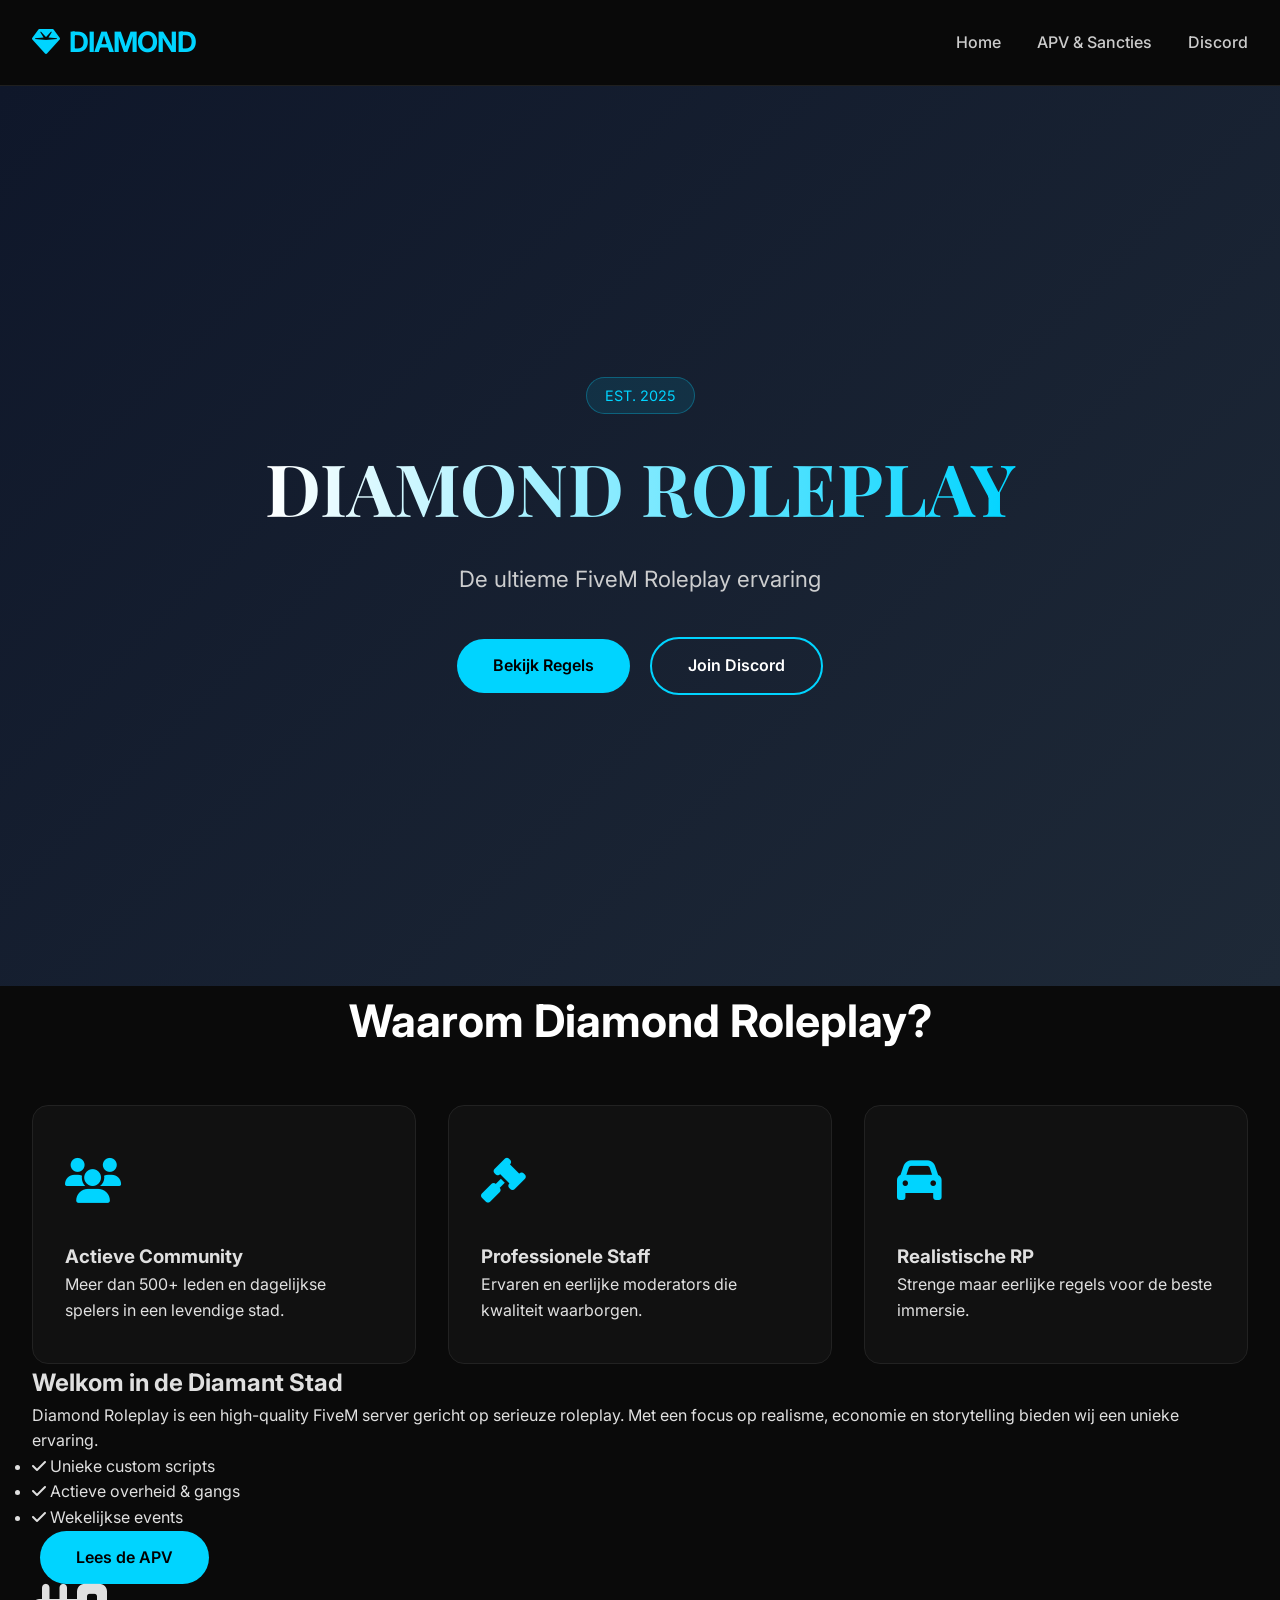
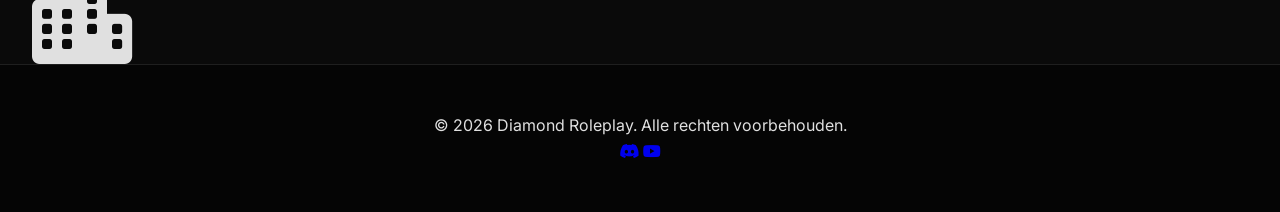
==== index.html @ 526ea84e "Add files via upload" ====
<!DOCTYPE html>
<html lang="nl">
<head>
    <meta charset="UTF-8">
    <meta name="viewport" content="width=device-width, initial-scale=1.0">
    <title>Diamond Roleplay | Professionele FiveM RP</title>
    <link rel="stylesheet" href="style.css">
    <link rel="stylesheet" href="https://cdnjs.cloudflare.com/ajax/libs/font-awesome/6.5.1/css/all.min.css">
    <link href="https://fonts.googleapis.com/css2?family=Inter:wght@400;500;600;700&family=Playfair+Display:wght@700&display=swap" rel="stylesheet">
</head>
<body>
    <nav>
        <div class="nav-container">
            <div class="logo">
                <i class="fas fa-gem"></i> DIAMOND
            </div>
            <div class="links">
                <a href="index.html">Home</a>
                <a href="apv.html">APV & Sancties</a>
                <a href="discord.html">Discord</a>
            </div>
        </div>
    </nav>

    <header class="hero">
        <div class="hero-content">
            <div class="badge">EST. 2025</div>
            <h1>DIAMOND ROLEPLAY</h1>
            <p class="subtitle">De ultieme FiveM Roleplay ervaring</p>
            <div class="hero-buttons">
                <a href="apv.html" class="btn primary">Bekijk Regels</a>
                <a href="discord.html" class="btn secondary">Join Discord</a>
            </div>
        </div>
        <div class="hero-bg-overlay"></div>
    </header>

    <section class="features">
        <div class="container">
            <h2 class="section-title">Waarom Diamond Roleplay?</h2>
            <div class="features-grid">
                <div class="feature-card">
                    <div class="icon"><i class="fas fa-users"></i></div>
                    <h3>Actieve Community</h3>
                    <p>Meer dan 500+ leden en dagelijkse spelers in een levendige stad.</p>
                </div>
                <div class="feature-card">
                    <div class="icon"><i class="fas fa-gavel"></i></div>
                    <h3>Professionele Staff</h3>
                    <p>Ervaren en eerlijke moderators die kwaliteit waarborgen.</p>
                </div>
                <div class="feature-card">
                    <div class="icon"><i class="fas fa-car"></i></div>
                    <h3>Realistische RP</h3>
                    <p>Strenge maar eerlijke regels voor de beste immersie.</p>
                </div>
            </div>
        </div>
    </section>

    <section class="about">
        <div class="container">
            <div class="about-grid">
                <div class="about-text">
                    <h2>Welkom in de Diamant Stad</h2>
                    <p>Diamond Roleplay is een high-quality FiveM server gericht op serieuze roleplay. Met een focus op realisme, economie en storytelling bieden wij een unieke ervaring.</p>
                    <ul>
                        <li><i class="fas fa-check"></i> Unieke custom scripts</li>
                        <li><i class="fas fa-check"></i> Actieve overheid & gangs</li>
                        <li><i class="fas fa-check"></i> Wekelijkse events</li>
                    </ul>
                    <a href="apv.html" class="btn primary">Lees de APV</a>
                </div>
                <div class="about-image">
                    <!-- Placeholder for image -->
                    <div class="image-placeholder">
                        <i class="fas fa-city fa-5x"></i>
                    </div>
                </div>
            </div>
        </div>
    </section>

    <footer>
        <div class="container">
            <p>&copy; 2026 Diamond Roleplay. Alle rechten voorbehouden.</p>
            <div class="socials">
                <a href="#"><i class="fab fa-discord"></i></a>
                <a href="#"><i class="fab fa-youtube"></i></a>
            </div>
        </div>
    </footer>

    <script src="script.js"></script>
</body>
</html>
---- style.css ----
* {
    margin: 0;
    padding: 0;
    box-sizing: border-box;
}

body {
    background: #0a0a0a;
    color: #e0e0e0;
    font-family: 'Inter', system-ui, sans-serif;
    line-height: 1.6;
    overflow-x: hidden;
}

nav {
    background: rgba(10, 10, 10, 0.95);
    backdrop-filter: blur(12px);
    position: sticky;
    top: 0;
    z-index: 100;
    border-bottom: 1px solid #1f1f1f;
}

.nav-container {
    max-width: 1400px;
    margin: 0 auto;
    padding: 1.25rem 2rem;
    display: flex;
    justify-content: space-between;
    align-items: center;
}

.logo {
    font-size: 1.75rem;
    font-weight: 700;
    color: #00d4ff;
    display: flex;
    align-items: center;
    gap: 10px;
    letter-spacing: -1px;
}

.links a {
    color: #ccc;
    text-decoration: none;
    margin-left: 2rem;
    font-weight: 500;
    transition: color 0.3s ease;
}

.links a:hover {
    color: #00d4ff;
}

/* Hero */
.hero {
    height: 100vh;
    background: linear-gradient(135deg, #0f172a 0%, #1e2937 100%);
    position: relative;
    display: flex;
    align-items: center;
    justify-content: center;
    text-align: center;
    overflow: hidden;
}

.hero::before {
    content: '';
    position: absolute;
    top: 0;
    left: 0;
    right: 0;
    bottom: 0;
    background: url('https://picsum.photos/id/1015/1920/1080') center/cover;
    opacity: 0.15;
}

.hero-content {
    position: relative;
    z-index: 2;
    max-width: 900px;
}

.badge {
    display: inline-block;
    background: rgba(0, 212, 255, 0.1);
    color: #00d4ff;
    padding: 6px 18px;
    border-radius: 9999px;
    font-size: 0.9rem;
    margin-bottom: 1rem;
    border: 1px solid rgba(0, 212, 255, 0.3);
}

.hero h1 {
    font-size: 4.5rem;
    font-family: 'Playfair Display', serif;
    margin-bottom: 1rem;
    background: linear-gradient(90deg, #fff, #00d4ff);
    -webkit-background-clip: text;
    -webkit-text-fill-color: transparent;
}

.subtitle {
    font-size: 1.4rem;
    opacity: 0.9;
    margin-bottom: 2.5rem;
}

.btn {
    display: inline-block;
    padding: 14px 36px;
    border-radius: 9999px;
    font-weight: 600;
    text-decoration: none;
    transition: all 0.3s ease;
    margin: 0 8px;
}

.primary {
    background: #00d4ff;
    color: #000;
}

.primary:hover {
    transform: translateY(-3px);
    box-shadow: 0 20px 25px -5px rgb(0 212 255 / 0.3);
}

.secondary {
    background: transparent;
    color: white;
    border: 2px solid #00d4ff;
}

.secondary:hover {
    background: #00d4ff;
    color: black;
}

/* Sections */
.container {
    max-width: 1280px;
    margin: 0 auto;
    padding: 0 2rem;
}

.section-title {
    text-align: center;
    font-size: 2.8rem;
    margin-bottom: 3rem;
    color: #fff;
}

.features-grid {
    display: grid;
    grid-template-columns: repeat(auto-fit, minmax(320px, 1fr));
    gap: 2rem;
}

.feature-card {
    background: #111;
    border: 1px solid #222;
    padding: 2.5rem 2rem;
    border-radius: 16px;
    transition: all 0.4s ease;
}

.feature-card:hover {
    transform: translateY(-10px);
    border-color: #00d4ff;
    box-shadow: 0 25px 50px -12px rgb(0 0 0 / 0.4);
}

.icon {
    font-size: 2.8rem;
    color: #00d4ff;
    margin-bottom: 1.5rem;
}

/* Rules */
.rules-container {
    padding: 4rem 0;
}

.rules-section {
    background: #111827;
    margin-bottom: 2.5rem;
    padding: 2rem;
    border-radius: 16px;
    border-left: 5px solid #00d4ff;
}

.rule-grid {
    display: grid;
    grid-template-columns: repeat(auto-fit, minmax(200px, 1fr));
    gap: 1rem;
}

.rule-item {
    background: #1f2937;
    padding: 1rem;
    border-radius: 12px;
}

/* Footer */
footer {
    background: #050505;
    padding: 3rem 0;
    text-align: center;
    border-top: 1px solid #1f1f1f;
}

/* Responsive */
@media (max-width: 768px) {
    .hero h1 {
        font-size: 3rem;
    }
    .nav-container {
        padding: 1rem;
    }
}
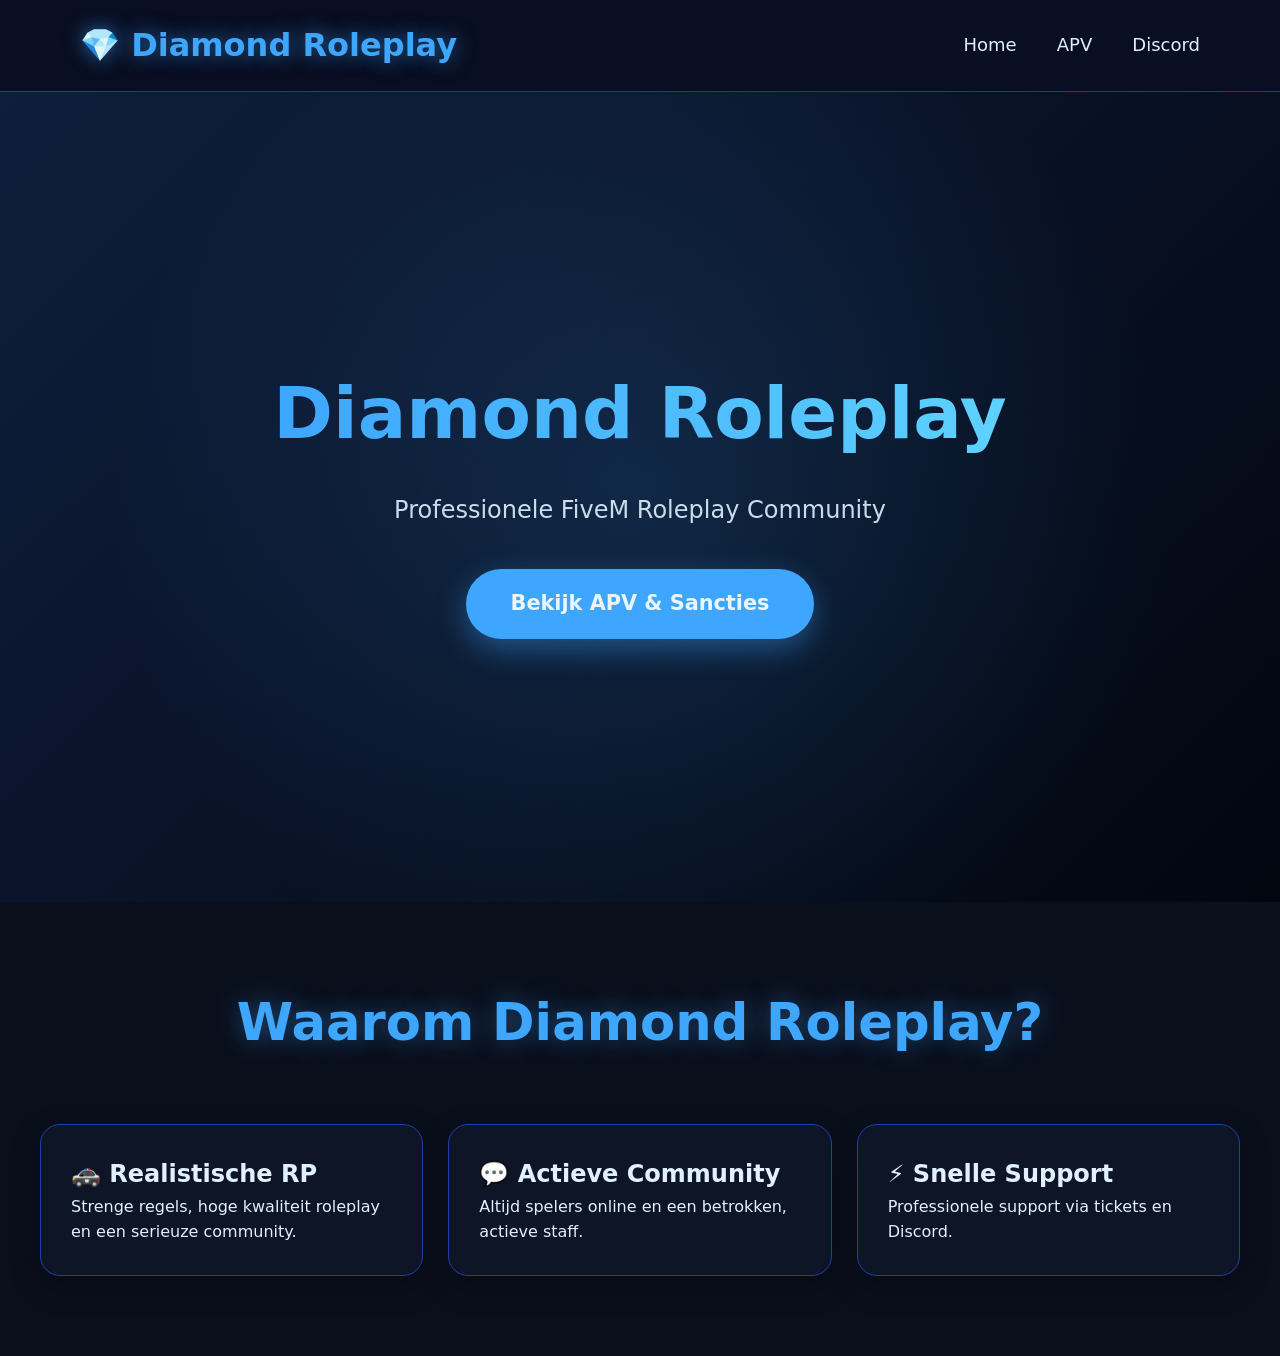
==== commit 7f6f2c2b: "Update index.html" ====
--- a/index.html
+++ b/index.html
@@ -3,94 +3,44 @@
 <head>
     <meta charset="UTF-8">
     <meta name="viewport" content="width=device-width, initial-scale=1.0">
-    <title>Diamond Roleplay | Professionele FiveM RP</title>
+    <title>Diamond Roleplay</title>
     <link rel="stylesheet" href="style.css">
-    <link rel="stylesheet" href="https://cdnjs.cloudflare.com/ajax/libs/font-awesome/6.5.1/css/all.min.css">
-    <link href="https://fonts.googleapis.com/css2?family=Inter:wght@400;500;600;700&family=Playfair+Display:wght@700&display=swap" rel="stylesheet">
+    <link rel="stylesheet" href="https://cdnjs.cloudflare.com/ajax/libs/font-awesome/6.6.0/css/all.min.css">
 </head>
 <body>
     <nav>
-        <div class="nav-container">
-            <div class="logo">
-                <i class="fas fa-gem"></i> DIAMOND
-            </div>
-            <div class="links">
-                <a href="index.html">Home</a>
-                <a href="apv.html">APV & Sancties</a>
-                <a href="discord.html">Discord</a>
-            </div>
+        <div class="logo">💎 Diamond Roleplay</div>
+        <div class="links">
+            <a href="index.html">Home</a>
+            <a href="apv.html">APV</a>
+            <a href="discord.html">Discord</a>
         </div>
     </nav>
 
     <header class="hero">
-        <div class="hero-content">
-            <div class="badge">EST. 2025</div>
-            <h1>DIAMOND ROLEPLAY</h1>
-            <p class="subtitle">De ultieme FiveM Roleplay ervaring</p>
-            <div class="hero-buttons">
-                <a href="apv.html" class="btn primary">Bekijk Regels</a>
-                <a href="discord.html" class="btn secondary">Join Discord</a>
+        <h1>Diamond Roleplay</h1>
+        <p>Professionele FiveM Roleplay Community</p>
+        <a href="apv.html" class="btn">Bekijk APV & Sancties</a>
+    </header>
+
+    <div class="container">
+        <h1 class="title">Waarom Diamond Roleplay?</h1>
+        <div class="cards">
+            <div class="card">
+                <h2>🚓 Realistische RP</h2>
+                <p>Strenge regels, hoge kwaliteit roleplay en een serieuze community.</p>
+            </div>
+            <div class="card">
+                <h2>💬 Actieve Community</h2>
+                <p>Altijd spelers online en een betrokken, actieve staff.</p>
+            </div>
+            <div class="card">
+                <h2>⚡ Snelle Support</h2>
+                <p>Professionele support via tickets en Discord.</p>
             </div>
         </div>
-        <div class="hero-bg-overlay"></div>
-    </header>
-
-    <section class="features">
-        <div class="container">
-            <h2 class="section-title">Waarom Diamond Roleplay?</h2>
-            <div class="features-grid">
-                <div class="feature-card">
-                    <div class="icon"><i class="fas fa-users"></i></div>
-                    <h3>Actieve Community</h3>
-                    <p>Meer dan 500+ leden en dagelijkse spelers in een levendige stad.</p>
-                </div>
-                <div class="feature-card">
-                    <div class="icon"><i class="fas fa-gavel"></i></div>
-                    <h3>Professionele Staff</h3>
-                    <p>Ervaren en eerlijke moderators die kwaliteit waarborgen.</p>
-                </div>
-                <div class="feature-card">
-                    <div class="icon"><i class="fas fa-car"></i></div>
-                    <h3>Realistische RP</h3>
-                    <p>Strenge maar eerlijke regels voor de beste immersie.</p>
-                </div>
-            </div>
-        </div>
-    </section>
-
-    <section class="about">
-        <div class="container">
-            <div class="about-grid">
-                <div class="about-text">
-                    <h2>Welkom in de Diamant Stad</h2>
-                    <p>Diamond Roleplay is een high-quality FiveM server gericht op serieuze roleplay. Met een focus op realisme, economie en storytelling bieden wij een unieke ervaring.</p>
-                    <ul>
-                        <li><i class="fas fa-check"></i> Unieke custom scripts</li>
-                        <li><i class="fas fa-check"></i> Actieve overheid & gangs</li>
-                        <li><i class="fas fa-check"></i> Wekelijkse events</li>
-                    </ul>
-                    <a href="apv.html" class="btn primary">Lees de APV</a>
-                </div>
-                <div class="about-image">
-                    <!-- Placeholder for image -->
-                    <div class="image-placeholder">
-                        <i class="fas fa-city fa-5x"></i>
-                    </div>
-                </div>
-            </div>
-        </div>
-    </section>
-
-    <footer>
-        <div class="container">
-            <p>&copy; 2026 Diamond Roleplay. Alle rechten voorbehouden.</p>
-            <div class="socials">
-                <a href="#"><i class="fab fa-discord"></i></a>
-                <a href="#"><i class="fab fa-youtube"></i></a>
-            </div>
-        </div>
-    </footer>
+    </div>
 
     <script src="script.js"></script>
 </body>
-</html>+</html>
--- a/style.css
+++ b/style.css
@@ -5,62 +5,59 @@
 }
 
 body {
-    background: #0a0a0a;
-    color: #e0e0e0;
+    background: #0a0f1c;
+    color: #e0f0ff;
     font-family: 'Inter', system-ui, sans-serif;
     line-height: 1.6;
-    overflow-x: hidden;
 }
 
 nav {
-    background: rgba(10, 10, 10, 0.95);
+    display: flex;
+    justify-content: space-between;
+    align-items: center;
+    padding: 20px 80px;
+    background: rgba(10, 15, 35, 0.95);
     backdrop-filter: blur(12px);
     position: sticky;
     top: 0;
     z-index: 100;
-    border-bottom: 1px solid #1f1f1f;
-}
-
-.nav-container {
-    max-width: 1400px;
-    margin: 0 auto;
-    padding: 1.25rem 2rem;
-    display: flex;
-    justify-content: space-between;
-    align-items: center;
+    border-bottom: 1px solid #1e3a8a;
 }
 
 .logo {
-    font-size: 1.75rem;
-    font-weight: 700;
-    color: #00d4ff;
+    font-size: 32px;
+    font-weight: 800;
+    color: #3ea6ff;
+    text-shadow: 0 0 20px rgba(62, 166, 255, 0.6);
     display: flex;
     align-items: center;
     gap: 10px;
-    letter-spacing: -1px;
 }
 
 .links a {
-    color: #ccc;
+    color: #e0f0ff;
     text-decoration: none;
-    margin-left: 2rem;
+    margin-left: 35px;
+    font-size: 18px;
     font-weight: 500;
-    transition: color 0.3s ease;
+    transition: all 0.3s;
 }
 
 .links a:hover {
-    color: #00d4ff;
+    color: #3ea6ff;
+    text-shadow: 0 0 10px rgba(62, 166, 255, 0.5);
 }
 
 /* Hero */
 .hero {
-    height: 100vh;
-    background: linear-gradient(135deg, #0f172a 0%, #1e2937 100%);
+    height: 90vh;
+    display: flex;
+    flex-direction: column;
+    justify-content: center;
+    align-items: center;
+    text-align: center;
+    background: linear-gradient(135deg, #0f1e3d, #02060f);
     position: relative;
-    display: flex;
-    align-items: center;
-    justify-content: center;
-    text-align: center;
     overflow: hidden;
 }
 
@@ -69,154 +66,90 @@
     position: absolute;
     top: 0;
     left: 0;
-    right: 0;
-    bottom: 0;
-    background: url('https://picsum.photos/id/1015/1920/1080') center/cover;
-    opacity: 0.15;
-}
-
-.hero-content {
-    position: relative;
-    z-index: 2;
-    max-width: 900px;
-}
-
-.badge {
-    display: inline-block;
-    background: rgba(0, 212, 255, 0.1);
-    color: #00d4ff;
-    padding: 6px 18px;
-    border-radius: 9999px;
-    font-size: 0.9rem;
-    margin-bottom: 1rem;
-    border: 1px solid rgba(0, 212, 255, 0.3);
+    width: 100%;
+    height: 100%;
+    background: radial-gradient(circle at center, rgba(62, 166, 255, 0.15), transparent 70%);
 }
 
 .hero h1 {
     font-size: 4.5rem;
-    font-family: 'Playfair Display', serif;
-    margin-bottom: 1rem;
-    background: linear-gradient(90deg, #fff, #00d4ff);
+    margin-bottom: 20px;
+    background: linear-gradient(90deg, #3ea6ff, #60d4ff);
     -webkit-background-clip: text;
     -webkit-text-fill-color: transparent;
 }
 
-.subtitle {
-    font-size: 1.4rem;
+.hero p {
+    font-size: 1.5rem;
+    max-width: 700px;
     opacity: 0.9;
-    margin-bottom: 2.5rem;
+    margin-bottom: 40px;
 }
 
 .btn {
-    display: inline-block;
-    padding: 14px 36px;
-    border-radius: 9999px;
+    background: #3ea6ff;
+    color: white;
+    padding: 18px 45px;
+    border-radius: 50px;
+    text-decoration: none;
+    font-size: 1.3rem;
     font-weight: 600;
-    text-decoration: none;
-    transition: all 0.3s ease;
-    margin: 0 8px;
+    transition: all 0.4s;
+    box-shadow: 0 10px 30px rgba(62, 166, 255, 0.4);
 }
 
-.primary {
-    background: #00d4ff;
-    color: #000;
+.btn:hover {
+    transform: translateY(-5px) scale(1.05);
+    box-shadow: 0 15px 40px rgba(62, 166, 255, 0.6);
 }
 
-.primary:hover {
-    transform: translateY(-3px);
-    box-shadow: 0 20px 25px -5px rgb(0 212 255 / 0.3);
+/* Container */
+.container {
+    max-width: 1300px;
+    margin: 0 auto;
+    padding: 80px 40px;
 }
 
-.secondary {
-    background: transparent;
-    color: white;
-    border: 2px solid #00d4ff;
+/* Titles */
+.title {
+    font-size: 3.2rem;
+    text-align: center;
+    margin-bottom: 60px;
+    color: #3ea6ff;
+    text-shadow: 0 0 25px rgba(62, 166, 255, 0.4);
 }
 
-.secondary:hover {
-    background: #00d4ff;
-    color: black;
+/* Cards & Rules */
+.cards, .rules-grid {
+    display: grid;
+    grid-template-columns: repeat(auto-fit, minmax(380px, 1fr));
+    gap: 25px;
 }
 
-/* Sections */
-.container {
-    max-width: 1280px;
-    margin: 0 auto;
-    padding: 0 2rem;
+.card, .rule-card {
+    background: rgba(15, 23, 42, 0.85);
+    border: 1px solid #1e40af;
+    border-radius: 20px;
+    padding: 30px;
+    transition: all 0.4s ease;
+    box-shadow: 0 10px 30px rgba(0, 0, 0, 0.3);
 }
 
-.section-title {
-    text-align: center;
-    font-size: 2.8rem;
-    margin-bottom: 3rem;
-    color: #fff;
+.card:hover, .rule-card:hover {
+    transform: translateY(-12px);
+    border-color: #3ea6ff;
+    box-shadow: 0 20px 40px rgba(62, 166, 255, 0.25);
 }
 
-.features-grid {
-    display: grid;
-    grid-template-columns: repeat(auto-fit, minmax(320px, 1fr));
-    gap: 2rem;
+.rule-card h2 {
+    color: #60d4ff;
+    margin-bottom: 20px;
+    font-size: 1.6rem;
+    border-bottom: 2px solid #1e40af;
+    padding-bottom: 12px;
 }
 
-.feature-card {
-    background: #111;
-    border: 1px solid #222;
-    padding: 2.5rem 2rem;
-    border-radius: 16px;
-    transition: all 0.4s ease;
+.rule-card p {
+    margin-bottom: 10px;
+    font-size: 1.1rem;
 }
-
-.feature-card:hover {
-    transform: translateY(-10px);
-    border-color: #00d4ff;
-    box-shadow: 0 25px 50px -12px rgb(0 0 0 / 0.4);
-}
-
-.icon {
-    font-size: 2.8rem;
-    color: #00d4ff;
-    margin-bottom: 1.5rem;
-}
-
-/* Rules */
-.rules-container {
-    padding: 4rem 0;
-}
-
-.rules-section {
-    background: #111827;
-    margin-bottom: 2.5rem;
-    padding: 2rem;
-    border-radius: 16px;
-    border-left: 5px solid #00d4ff;
-}
-
-.rule-grid {
-    display: grid;
-    grid-template-columns: repeat(auto-fit, minmax(200px, 1fr));
-    gap: 1rem;
-}
-
-.rule-item {
-    background: #1f2937;
-    padding: 1rem;
-    border-radius: 12px;
-}
-
-/* Footer */
-footer {
-    background: #050505;
-    padding: 3rem 0;
-    text-align: center;
-    border-top: 1px solid #1f1f1f;
-}
-
-/* Responsive */
-@media (max-width: 768px) {
-    .hero h1 {
-        font-size: 3rem;
-    }
-    .nav-container {
-        padding: 1rem;
-    }
-}
